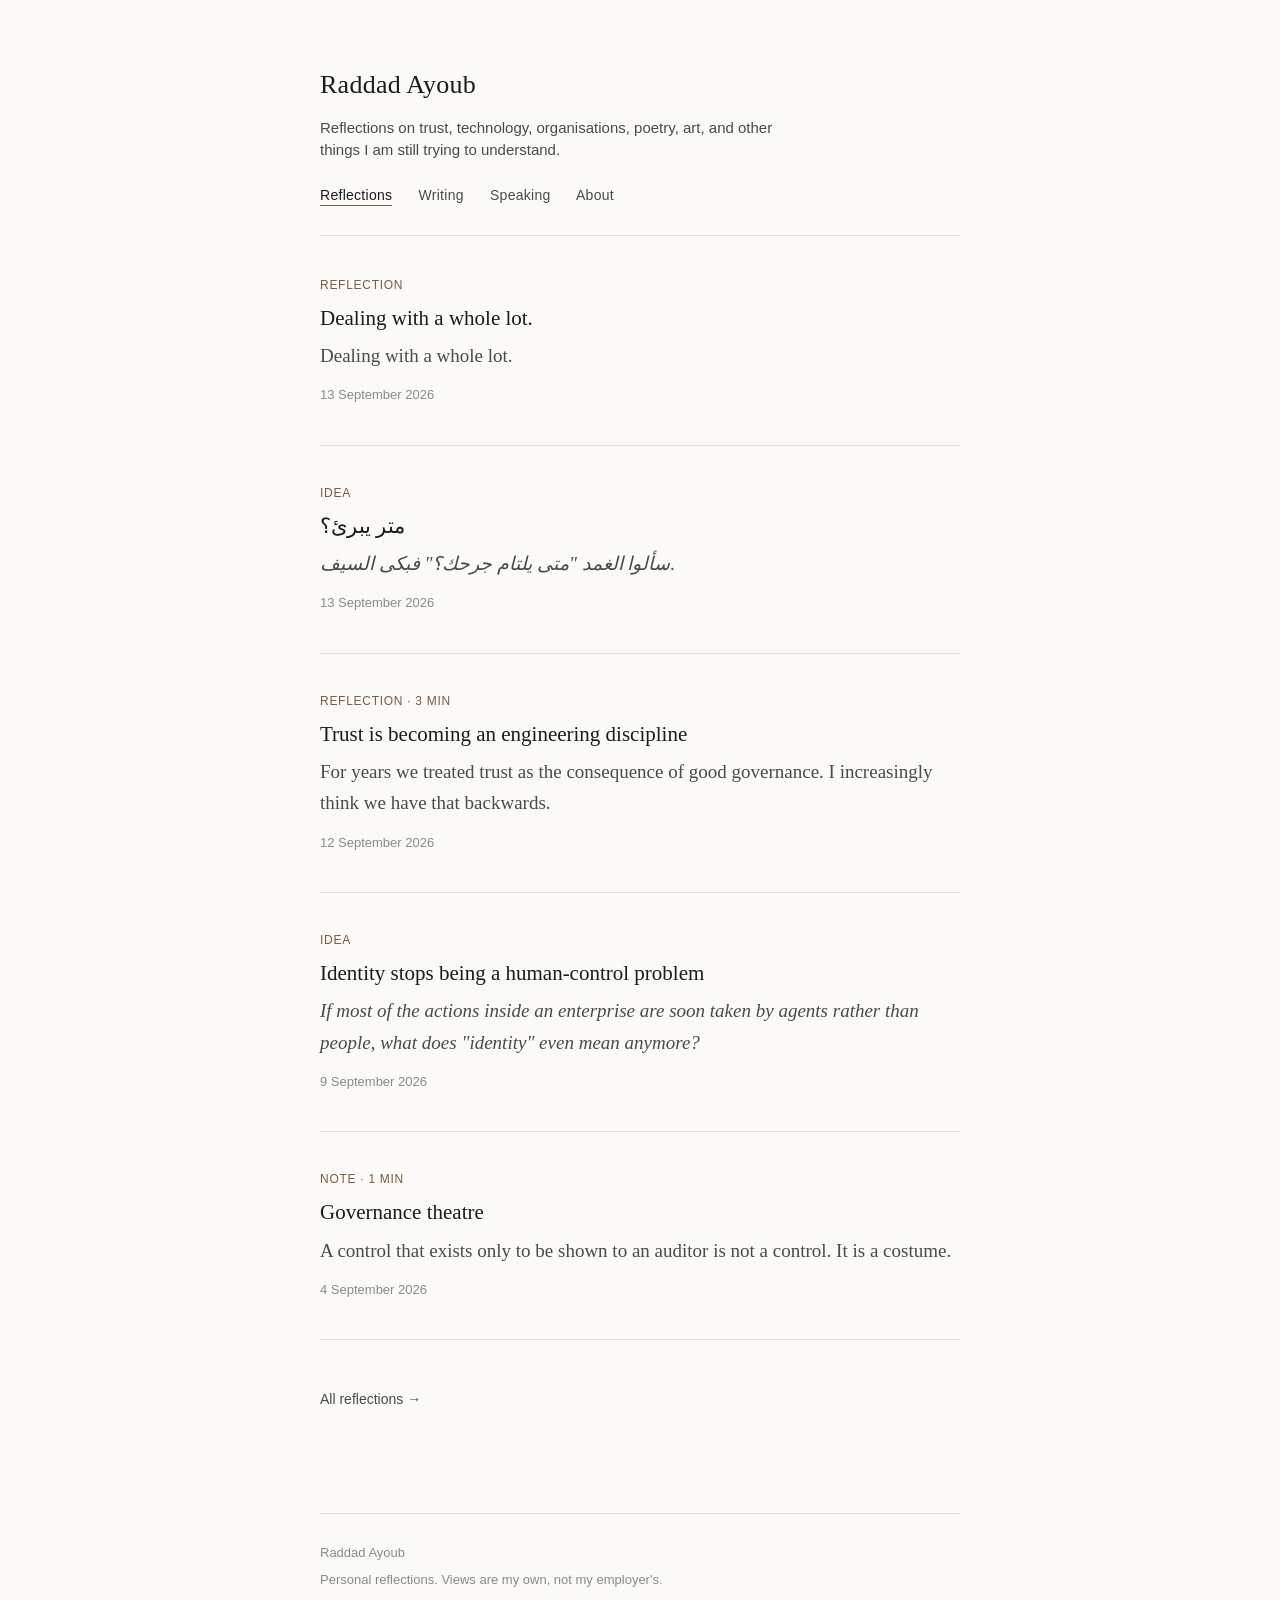
==== index.html @ 455921b2 "Update homepage: Dealing with a whole lot." ====
<!DOCTYPE html>
<html lang="en">
<head>
<meta charset="UTF-8">
<meta name="viewport" content="width=device-width, initial-scale=1.0">
<title>Raddad Ayoub</title>
<meta name="description" content="Reflections on trust, technology, organisations, poetry, art, and other things I am still trying to understand.">
<link rel="icon" href="/favicon.svg" type="image/svg+xml">
<link rel="icon" href="/favicon.ico" sizes="any">
<link rel="apple-touch-icon" href="/apple-touch-icon.png">
<link rel="canonical" href="https://owladi.com/">
<meta property="og:type" content="website">
<meta property="og:site_name" content="Raddad Ayoub">
<meta property="og:title" content="Raddad Ayoub">
<meta property="og:description" content="Reflections on trust, technology, organisations, poetry, art, and other things I am still trying to understand.">
<meta property="og:url" content="https://owladi.com/">
<meta property="og:image" content="https://owladi.com/og-image.png">
<meta name="twitter:card" content="summary_large_image">
<meta name="twitter:title" content="Raddad Ayoub">
<meta name="twitter:description" content="Reflections on trust, technology, organisations, poetry, art, and other things I am still trying to understand.">
<meta name="twitter:image" content="https://owladi.com/og-image.png">
<link rel="stylesheet" href="style.css">
</head>
<body>
<div class="wrap">

  <header class="site">
    <p class="name"><a href="/">Raddad Ayoub</a></p>
    <p class="tagline">Reflections on trust, technology, organisations, poetry, art, and other things I am still trying to understand.</p>
    <nav class="site">
      <a href="/reflections.html" class="current">Reflections</a>
      <a href="/writing.html">Writing</a>
      <a href="/speaking.html">Speaking</a>
      <a href="/about.html">About</a>
    </nav>
  </header>

  <main>
    <ul class="entry-list">

      <li class="entry-row" data-type="Reflection">
        <p class="entry-kicker">Reflection</p>
        <h2><a href="/dealing-with-a-whole-lot.html">Dealing with a whole lot.</a></h2>
        <p class="entry-dek">Dealing with a whole lot.</p>
        <p class="entry-meta">13 September 2026</p>
      </li>

      <li class="entry-row idea" data-type="Idea">
        <p class="entry-kicker">Idea</p>
        <h2><a href="/entry.html">متر يبرئ؟</a></h2>
        <p class="entry-dek">سألوا الغمد "متى يلتام جرحك؟" فبكى السيف.</p>
        <p class="entry-meta">13 September 2026</p>
      </li>

      <li class="entry-row" data-type="Reflection">
        <p class="entry-kicker">Reflection · 3 min</p>
        <h2><a href="/trust-as-an-engineering-discipline.html">Trust is becoming an engineering discipline</a></h2>
        <p class="entry-dek">For years we treated trust as the consequence of good governance. I increasingly think we have that backwards.</p>
        <p class="entry-meta">12 September 2026</p>
      </li>

      <li class="entry-row idea" data-type="Idea">
        <p class="entry-kicker">Idea</p>
        <h2><a href="/identity-for-agents.html">Identity stops being a human-control problem</a></h2>
        <p class="entry-dek">If most of the actions inside an enterprise are soon taken by agents rather than people, what does "identity" even mean anymore?</p>
        <p class="entry-meta">9 September 2026</p>
      </li>

      <li class="entry-row" data-type="Note">
        <p class="entry-kicker">Note · 1 min</p>
        <h2><a href="/governance-theatre.html">Governance theatre</a></h2>
        <p class="entry-dek">A control that exists only to be shown to an auditor is not a control. It is a costume.</p>
        <p class="entry-meta">4 September 2026</p>
      </li>

    </ul>

    <p style="margin-top:36px;"><a class="back-link" href="/reflections.html">All reflections →</a></p>
  </main>

  <footer class="site">
    <p>Raddad Ayoub</p>
    <p>Personal reflections. Views are my own, not my employer's.</p>
  </footer>

</div>
</body>
</html>
---- style.css ----
/* Owaldi — Raddad Ayoub
   Understated editorial styling: quiet typography, generous space,
   almost no chrome. The writing carries the page. */

:root {
  --ink: #1b1b1b;
  --ink-soft: #4a4a4a;
  --ink-faint: #8a8a8a;
  --rule: #e4e0d8;
  --paper: #fbfaf7;
  --accent: #7a5c3e;
  --max: 640px;
  --serif: Georgia, "Iowan Old Style", "Palatino Linotype", Palatino, "Times New Roman", serif;
  --sans: -apple-system, BlinkMacSystemFont, "Segoe UI", Helvetica, Arial, sans-serif;
}

* { box-sizing: border-box; }

html { -webkit-text-size-adjust: 100%; }

body {
  margin: 0;
  background: var(--paper);
  color: var(--ink);
  font-family: var(--serif);
  font-size: 19px;
  line-height: 1.65;
  padding: 0 24px;
}

a {
  color: var(--ink);
  text-decoration-color: var(--rule);
  text-underline-offset: 3px;
}

a:hover { text-decoration-color: var(--accent); }

.wrap {
  max-width: var(--max);
  margin: 0 auto;
}

header.site {
  padding: 64px 0 28px;
  border-bottom: 1px solid var(--rule);
  margin-bottom: 40px;
}

header.site .name {
  font-size: 26px;
  font-weight: 400;
  letter-spacing: 0.01em;
  margin: 0 0 10px;
}

header.site .name a {
  color: inherit;
  text-decoration: none;
}

header.site .tagline {
  font-family: var(--sans);
  color: var(--ink-soft);
  font-size: 15px;
  margin: 0 0 22px;
  max-width: 480px;
  line-height: 1.5;
}

nav.site {
  font-family: var(--sans);
  font-size: 14px;
  letter-spacing: 0.02em;
}

nav.site a {
  color: var(--ink-soft);
  text-decoration: none;
  margin-right: 22px;
}

nav.site a:hover,
nav.site a.current {
  color: var(--ink);
  border-bottom: 1px solid var(--accent);
  padding-bottom: 2px;
}

main {
  padding-bottom: 80px;
  min-height: 40vh;
}

footer.site {
  font-family: var(--sans);
  font-size: 13px;
  color: var(--ink-faint);
  border-top: 1px solid var(--rule);
  padding: 28px 0 64px;
}

footer.site p { margin: 0 0 6px; }

/* Reflections index */

.entry-list {
  list-style: none;
  margin: 0;
  padding: 0;
}

.entry-row {
  padding: 26px 0;
  border-bottom: 1px solid var(--rule);
}

.entry-row:first-child { padding-top: 0; }

.entry-kicker {
  font-family: var(--sans);
  font-size: 12px;
  letter-spacing: 0.06em;
  text-transform: uppercase;
  color: var(--accent);
  margin-bottom: 8px;
}

.entry-row h2 {
  font-size: 21px;
  font-weight: 400;
  margin: 0 0 8px;
  line-height: 1.35;
}

.entry-row h2 a { text-decoration: none; }

.entry-dek {
  color: var(--ink-soft);
  margin: 0 0 8px;
}

.entry-meta {
  font-family: var(--sans);
  font-size: 13px;
  color: var(--ink-faint);
}

.entry-row.idea .entry-dek {
  font-style: italic;
}

/* format filter */

.filters {
  font-family: var(--sans);
  font-size: 13px;
  color: var(--ink-faint);
  margin: -8px 0 32px;
}

.filters a {
  color: var(--ink-faint);
  text-decoration: none;
  margin-right: 16px;
}

.filters a:hover, .filters a.active {
  color: var(--ink);
  border-bottom: 1px solid var(--accent);
}

/* Single entry */

article.entry .entry-kicker { margin-bottom: 14px; }

article.entry h1 {
  font-size: 30px;
  font-weight: 400;
  line-height: 1.3;
  margin: 0 0 14px;
}

article.entry .entry-meta {
  margin-bottom: 36px;
  padding-bottom: 28px;
  border-bottom: 1px solid var(--rule);
}

article.entry p { margin: 0 0 22px; }

article.entry blockquote {
  margin: 32px 0;
  padding-left: 20px;
  border-left: 2px solid var(--accent);
  color: var(--ink-soft);
  font-style: italic;
}

.back-link {
  display: inline-block;
  font-family: var(--sans);
  font-size: 14px;
  margin-top: 12px;
  color: var(--ink-soft);
  text-decoration: none;
}

.disclosure {
  font-family: var(--sans);
  font-size: 13px;
  color: var(--ink-faint);
  margin-top: 44px;
  padding-top: 20px;
  border-top: 1px solid var(--rule);
}

/* simple pages (about etc) */

.prose h1 {
  font-size: 28px;
  font-weight: 400;
  margin-bottom: 24px;
}

@media (max-width: 480px) {
  body { font-size: 17px; }
  header.site { padding: 44px 0 24px; }
  header.site .name { font-size: 22px; }
  article.entry h1 { font-size: 25px; }
  nav.site a { margin-right: 14px; }
}
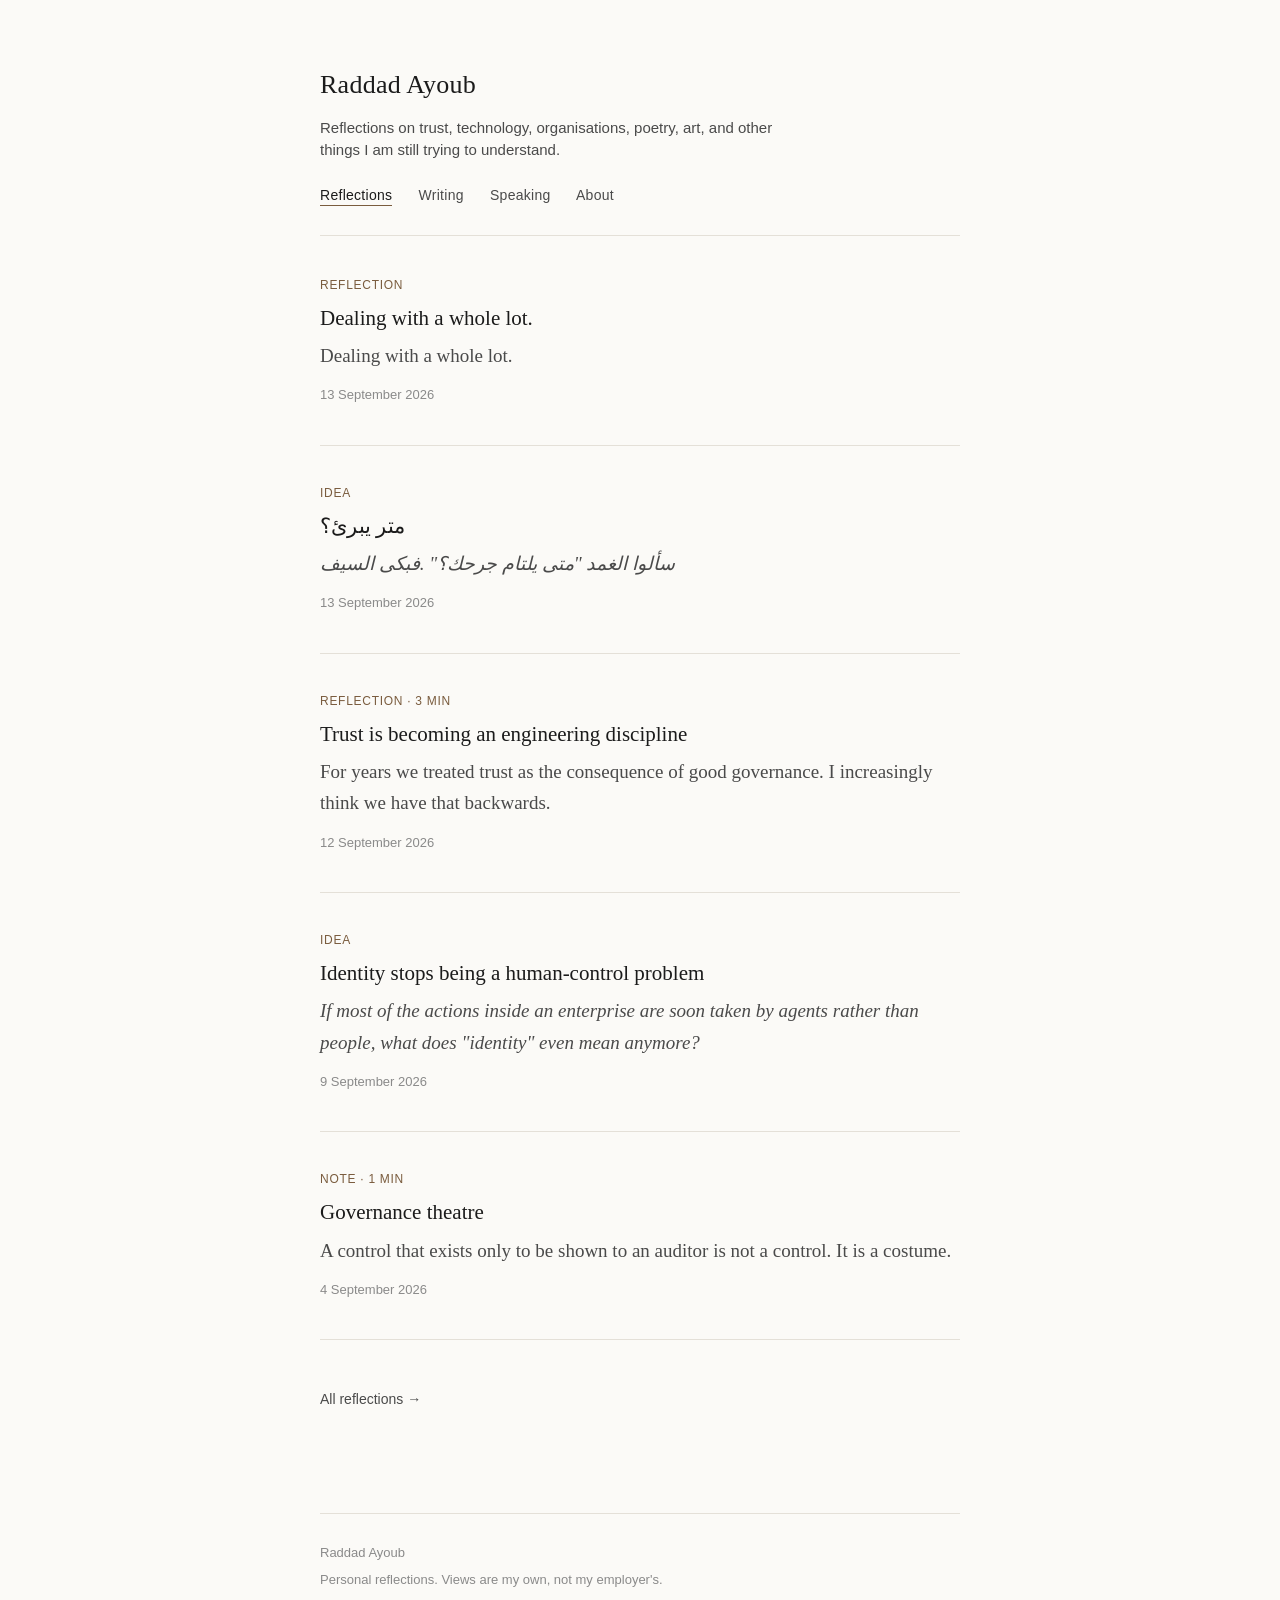
==== commit f2841d0d: "Update homepage: متر يبرئ؟" ====
--- a/index.html
+++ b/index.html
@@ -48,7 +48,8 @@
       <li class="entry-row idea" data-type="Idea">
         <p class="entry-kicker">Idea</p>
         <h2><a href="/entry.html">متر يبرئ؟</a></h2>
-        <p class="entry-dek">سألوا الغمد "متى يلتام جرحك؟" فبكى السيف.</p>
+        <p class="entry-dek">سألوا الغمد "متى يلتام جرحك؟"
+.فبكى السيف</p>
         <p class="entry-meta">13 September 2026</p>
       </li>
 
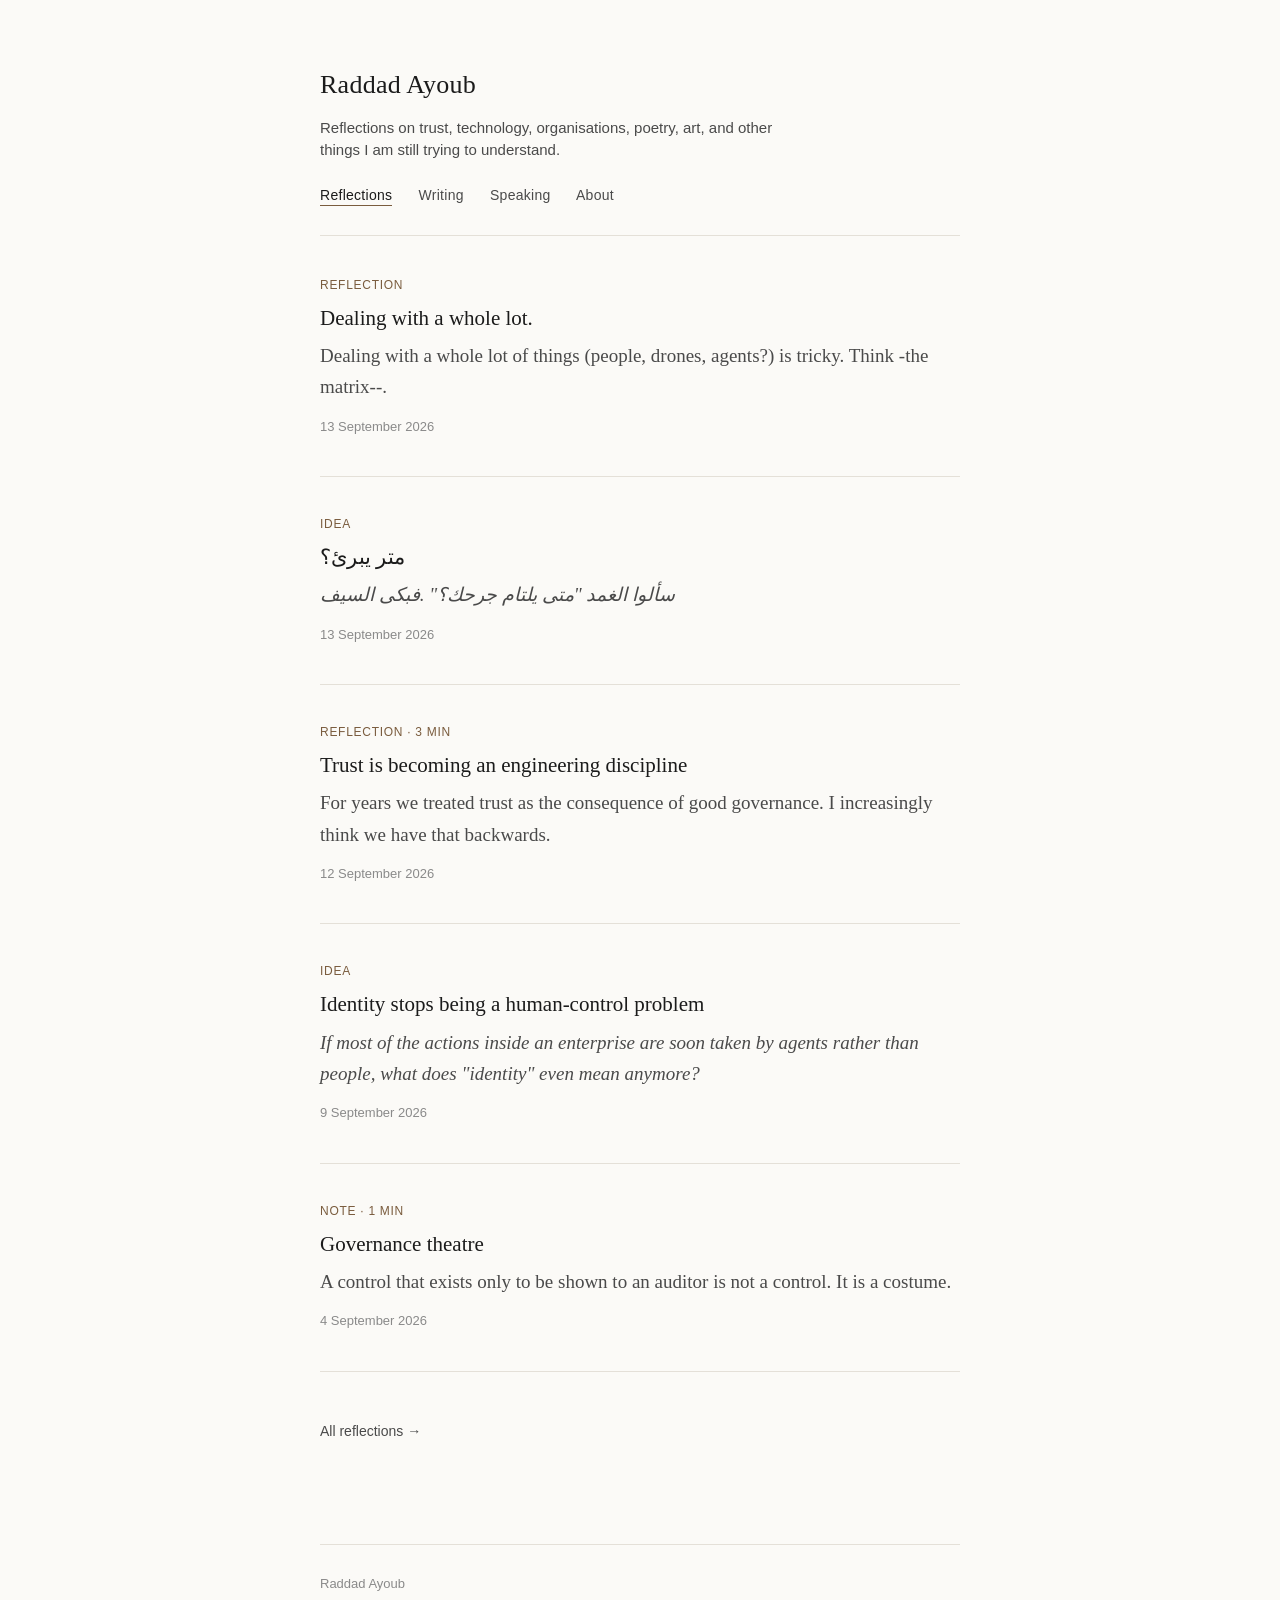
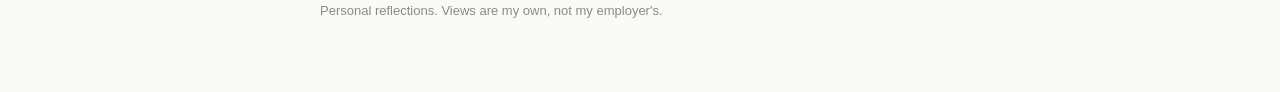
==== commit 0d5ed153: "Update homepage: Dealing with a whole lot." ====
--- a/index.html
+++ b/index.html
@@ -41,14 +41,14 @@
       <li class="entry-row" data-type="Reflection">
         <p class="entry-kicker">Reflection</p>
         <h2><a href="/dealing-with-a-whole-lot.html">Dealing with a whole lot.</a></h2>
-        <p class="entry-dek">Dealing with a whole lot.</p>
+        <p class="entry-dek">Dealing with a whole lot of things (people, drones, agents?) is tricky. Think -the matrix--.</p>
         <p class="entry-meta">13 September 2026</p>
       </li>
 
       <li class="entry-row idea" data-type="Idea">
         <p class="entry-kicker">Idea</p>
         <h2><a href="/entry.html">متر يبرئ؟</a></h2>
-        <p class="entry-dek">سألوا الغمد "متى يلتام جرحك؟"
+        <p class="entry-dek">سألوا الغمد &quot;متى يلتام جرحك؟&quot;
 .فبكى السيف</p>
         <p class="entry-meta">13 September 2026</p>
       </li>
@@ -63,7 +63,7 @@
       <li class="entry-row idea" data-type="Idea">
         <p class="entry-kicker">Idea</p>
         <h2><a href="/identity-for-agents.html">Identity stops being a human-control problem</a></h2>
-        <p class="entry-dek">If most of the actions inside an enterprise are soon taken by agents rather than people, what does "identity" even mean anymore?</p>
+        <p class="entry-dek">If most of the actions inside an enterprise are soon taken by agents rather than people, what does &quot;identity&quot; even mean anymore?</p>
         <p class="entry-meta">9 September 2026</p>
       </li>
 
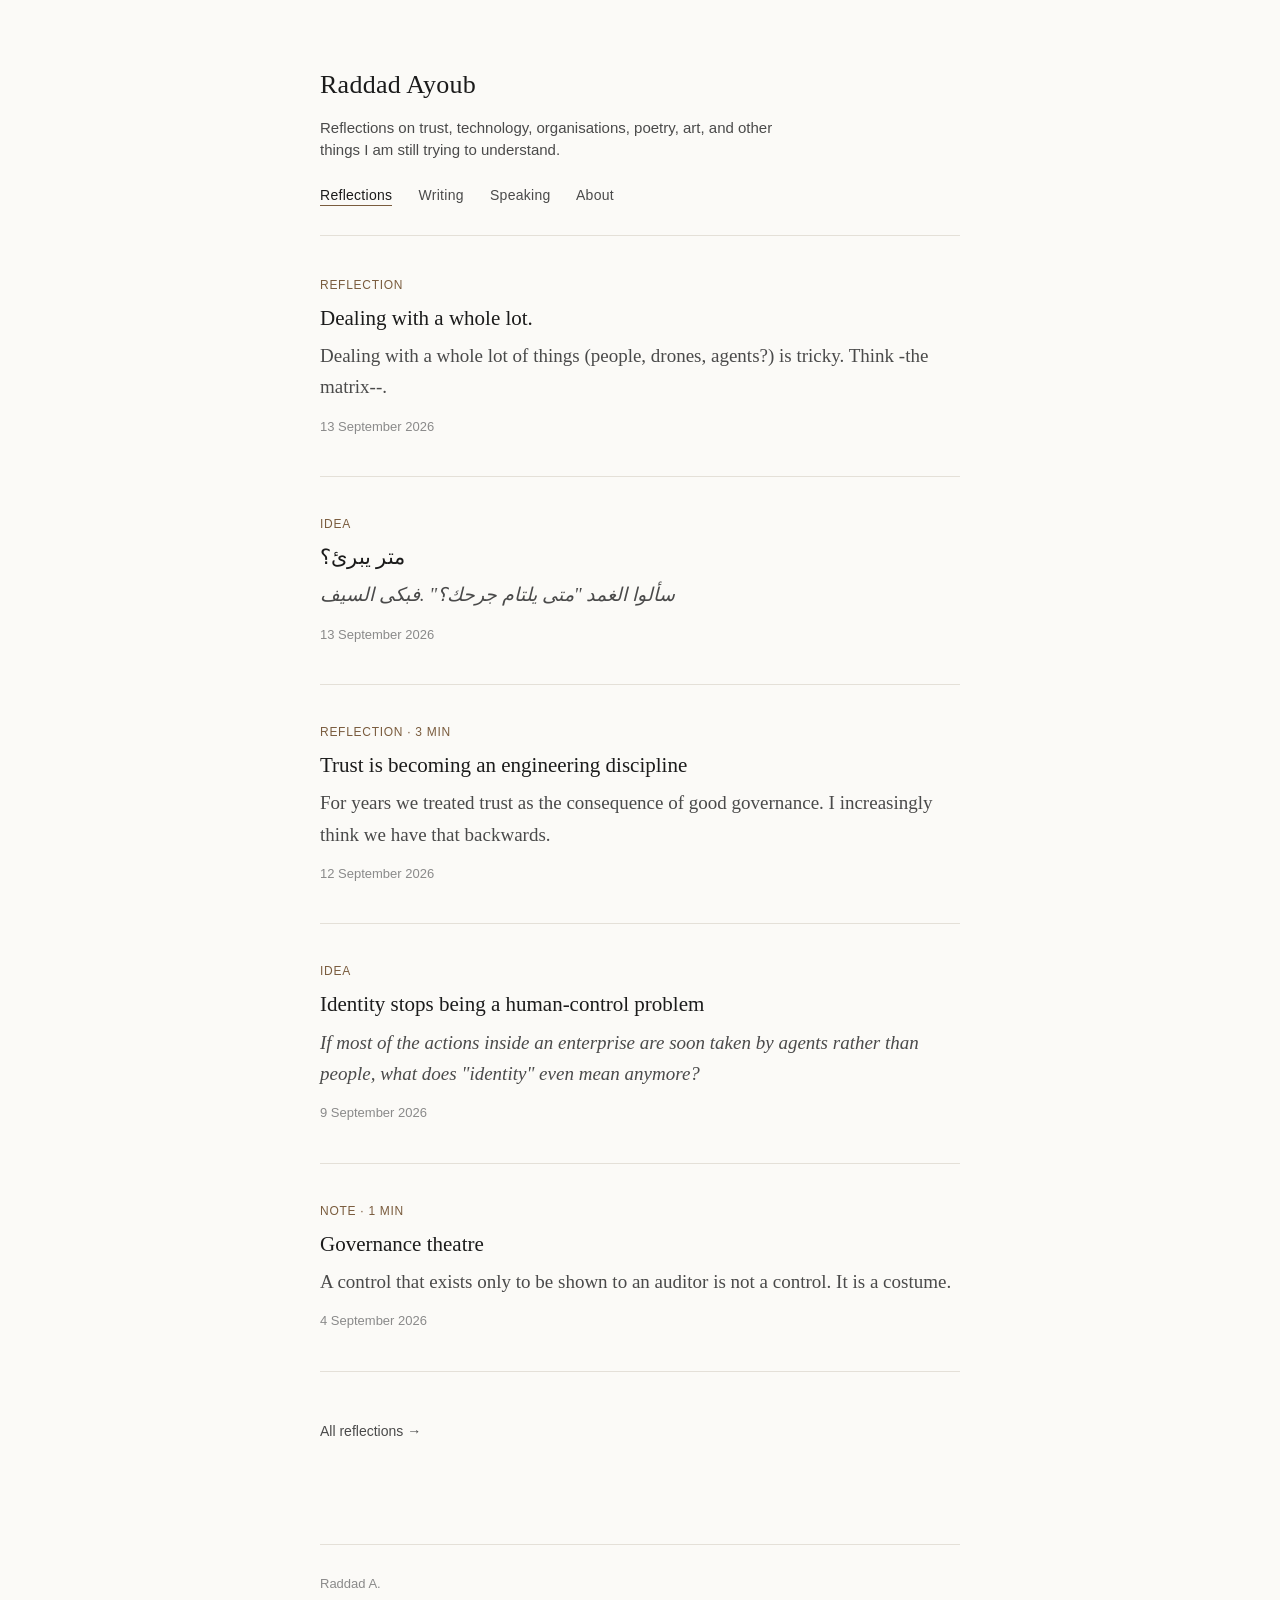
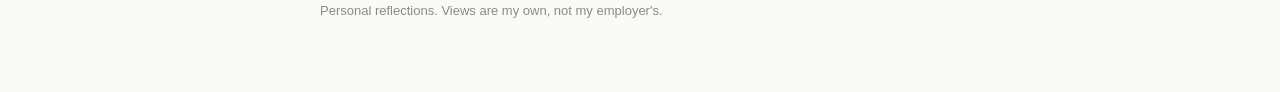
==== commit 80bb9e8c: "Update index.html" ====
--- a/index.html
+++ b/index.html
@@ -3,7 +3,7 @@
 <head>
 <meta charset="UTF-8">
 <meta name="viewport" content="width=device-width, initial-scale=1.0">
-<title>Raddad Ayoub</title>
+<title>Raddad A. </title>
 <meta name="description" content="Reflections on trust, technology, organisations, poetry, art, and other things I am still trying to understand.">
 <link rel="icon" href="/favicon.svg" type="image/svg+xml">
 <link rel="icon" href="/favicon.ico" sizes="any">
@@ -80,7 +80,7 @@
   </main>
 
   <footer class="site">
-    <p>Raddad Ayoub</p>
+    <p>Raddad A. </p>
     <p>Personal reflections. Views are my own, not my employer's.</p>
   </footer>
 
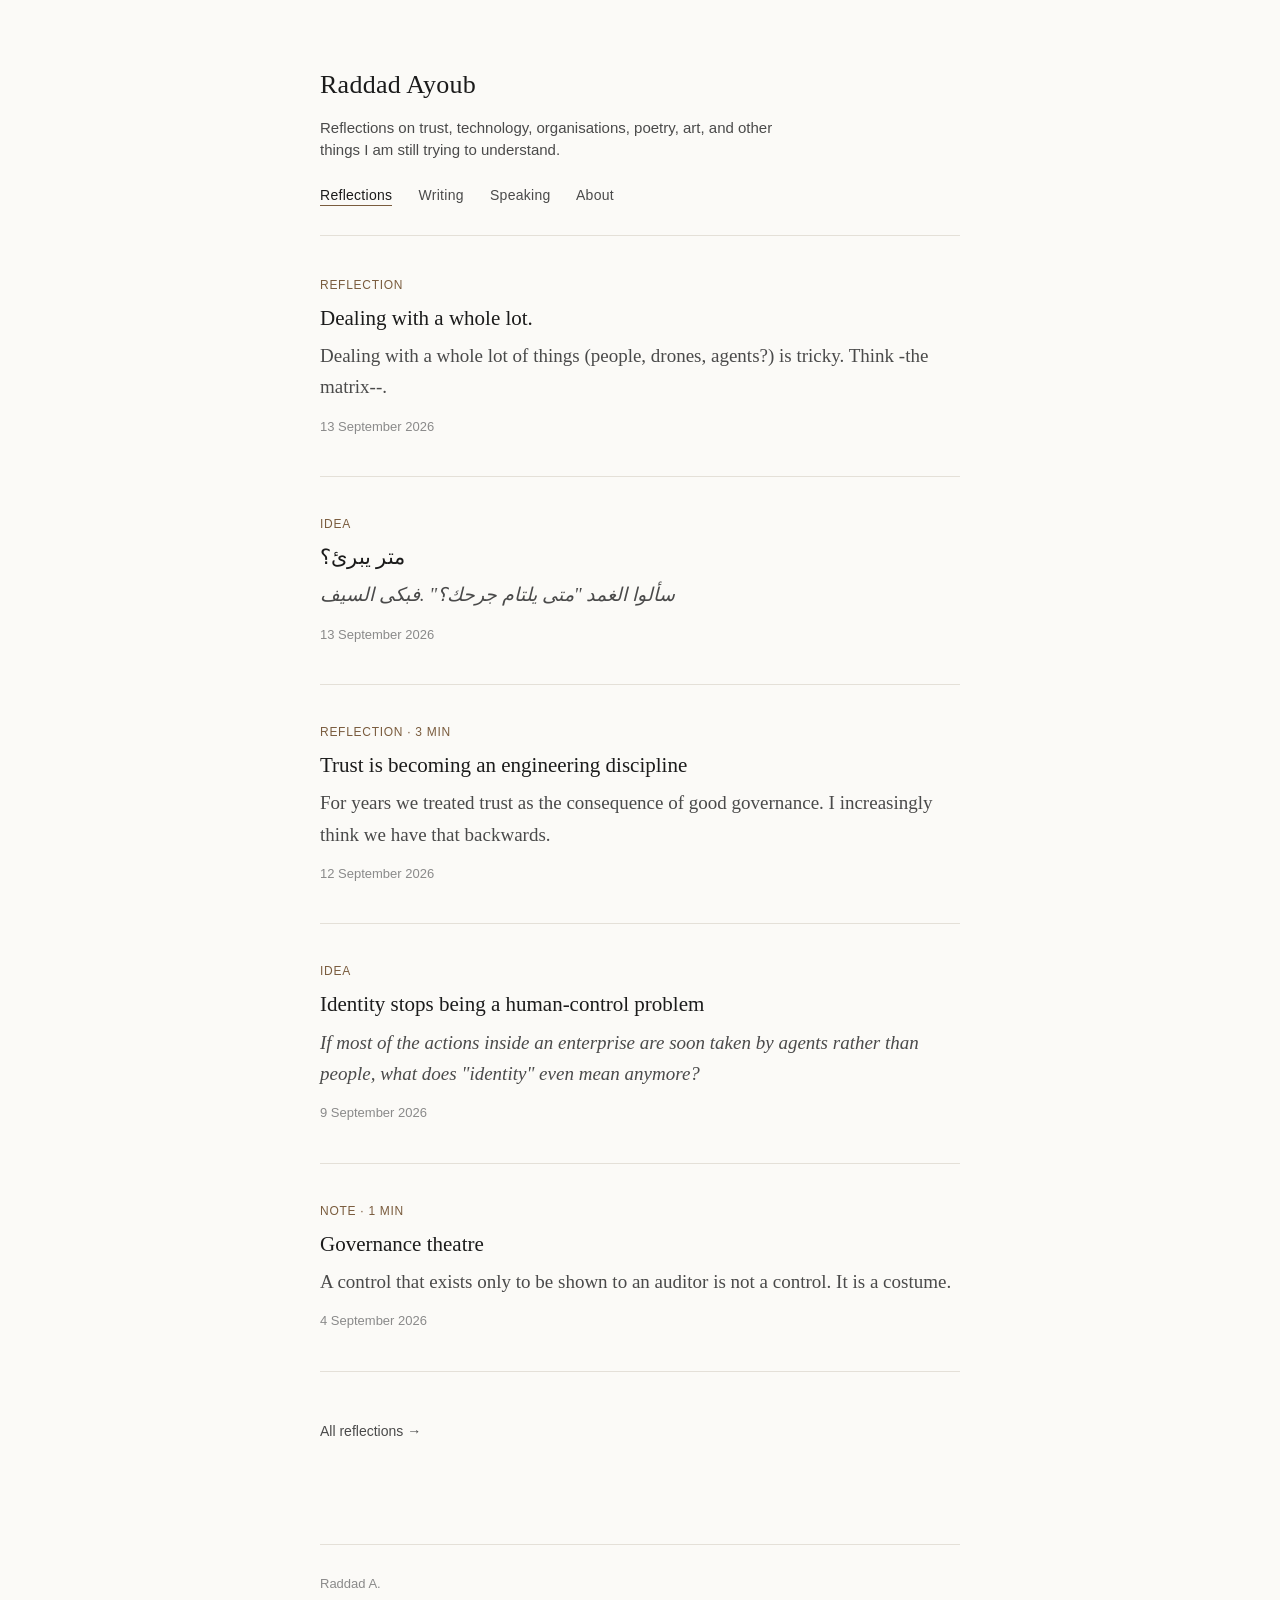
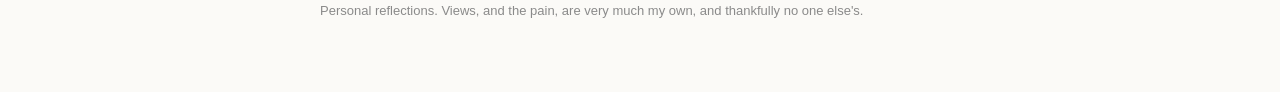
==== commit c84a965f: "Update index.html" ====
--- a/index.html
+++ b/index.html
@@ -81,7 +81,7 @@
 
   <footer class="site">
     <p>Raddad A. </p>
-    <p>Personal reflections. Views are my own, not my employer's.</p>
+    <p>Personal reflections. Views, and the pain, are very much my own, and thankfully no one else's.</p>
   </footer>
 
 </div>
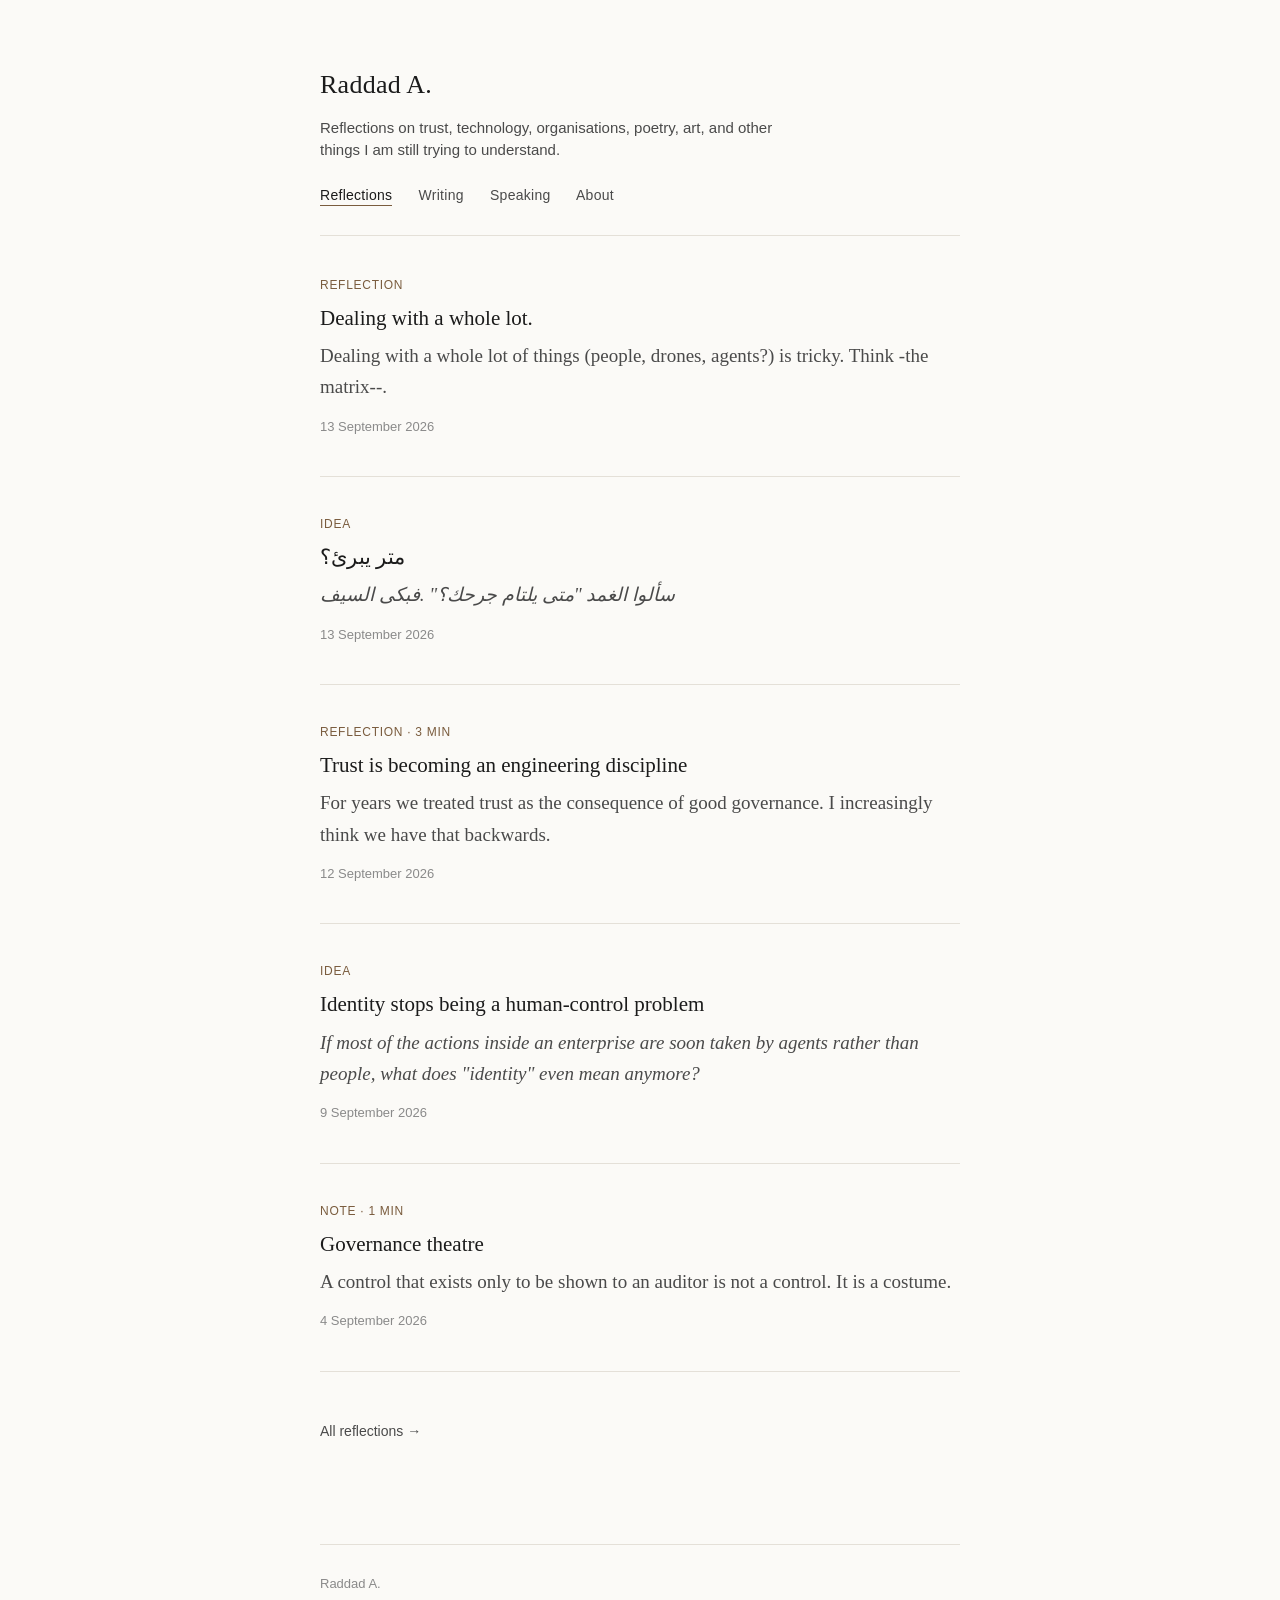
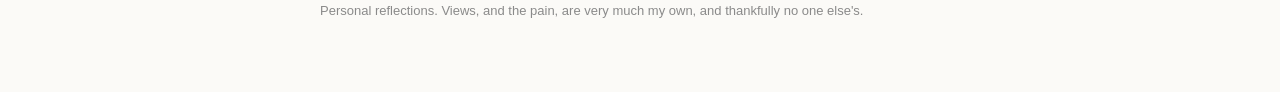
==== commit 992a126c: "Ayoub" ====
--- a/index.html
+++ b/index.html
@@ -10,13 +10,13 @@
 <link rel="apple-touch-icon" href="/apple-touch-icon.png">
 <link rel="canonical" href="https://owladi.com/">
 <meta property="og:type" content="website">
-<meta property="og:site_name" content="Raddad Ayoub">
-<meta property="og:title" content="Raddad Ayoub">
+<meta property="og:site_name" content="Raddad A.">
+<meta property="og:title" content="Raddad A.">
 <meta property="og:description" content="Reflections on trust, technology, organisations, poetry, art, and other things I am still trying to understand.">
 <meta property="og:url" content="https://owladi.com/">
 <meta property="og:image" content="https://owladi.com/og-image.png">
 <meta name="twitter:card" content="summary_large_image">
-<meta name="twitter:title" content="Raddad Ayoub">
+<meta name="twitter:title" content="Raddad A.">
 <meta name="twitter:description" content="Reflections on trust, technology, organisations, poetry, art, and other things I am still trying to understand.">
 <meta name="twitter:image" content="https://owladi.com/og-image.png">
 <link rel="stylesheet" href="style.css">
@@ -25,7 +25,7 @@
 <div class="wrap">
 
   <header class="site">
-    <p class="name"><a href="/">Raddad Ayoub</a></p>
+    <p class="name"><a href="/">Raddad A.</a></p>
     <p class="tagline">Reflections on trust, technology, organisations, poetry, art, and other things I am still trying to understand.</p>
     <nav class="site">
       <a href="/reflections.html" class="current">Reflections</a>
--- a/style.css
+++ b/style.css
@@ -1,4 +1,4 @@
-/* Owaldi — Raddad Ayoub
+/* Owaldi — Raddad A.
    Understated editorial styling: quiet typography, generous space,
    almost no chrome. The writing carries the page. */
 
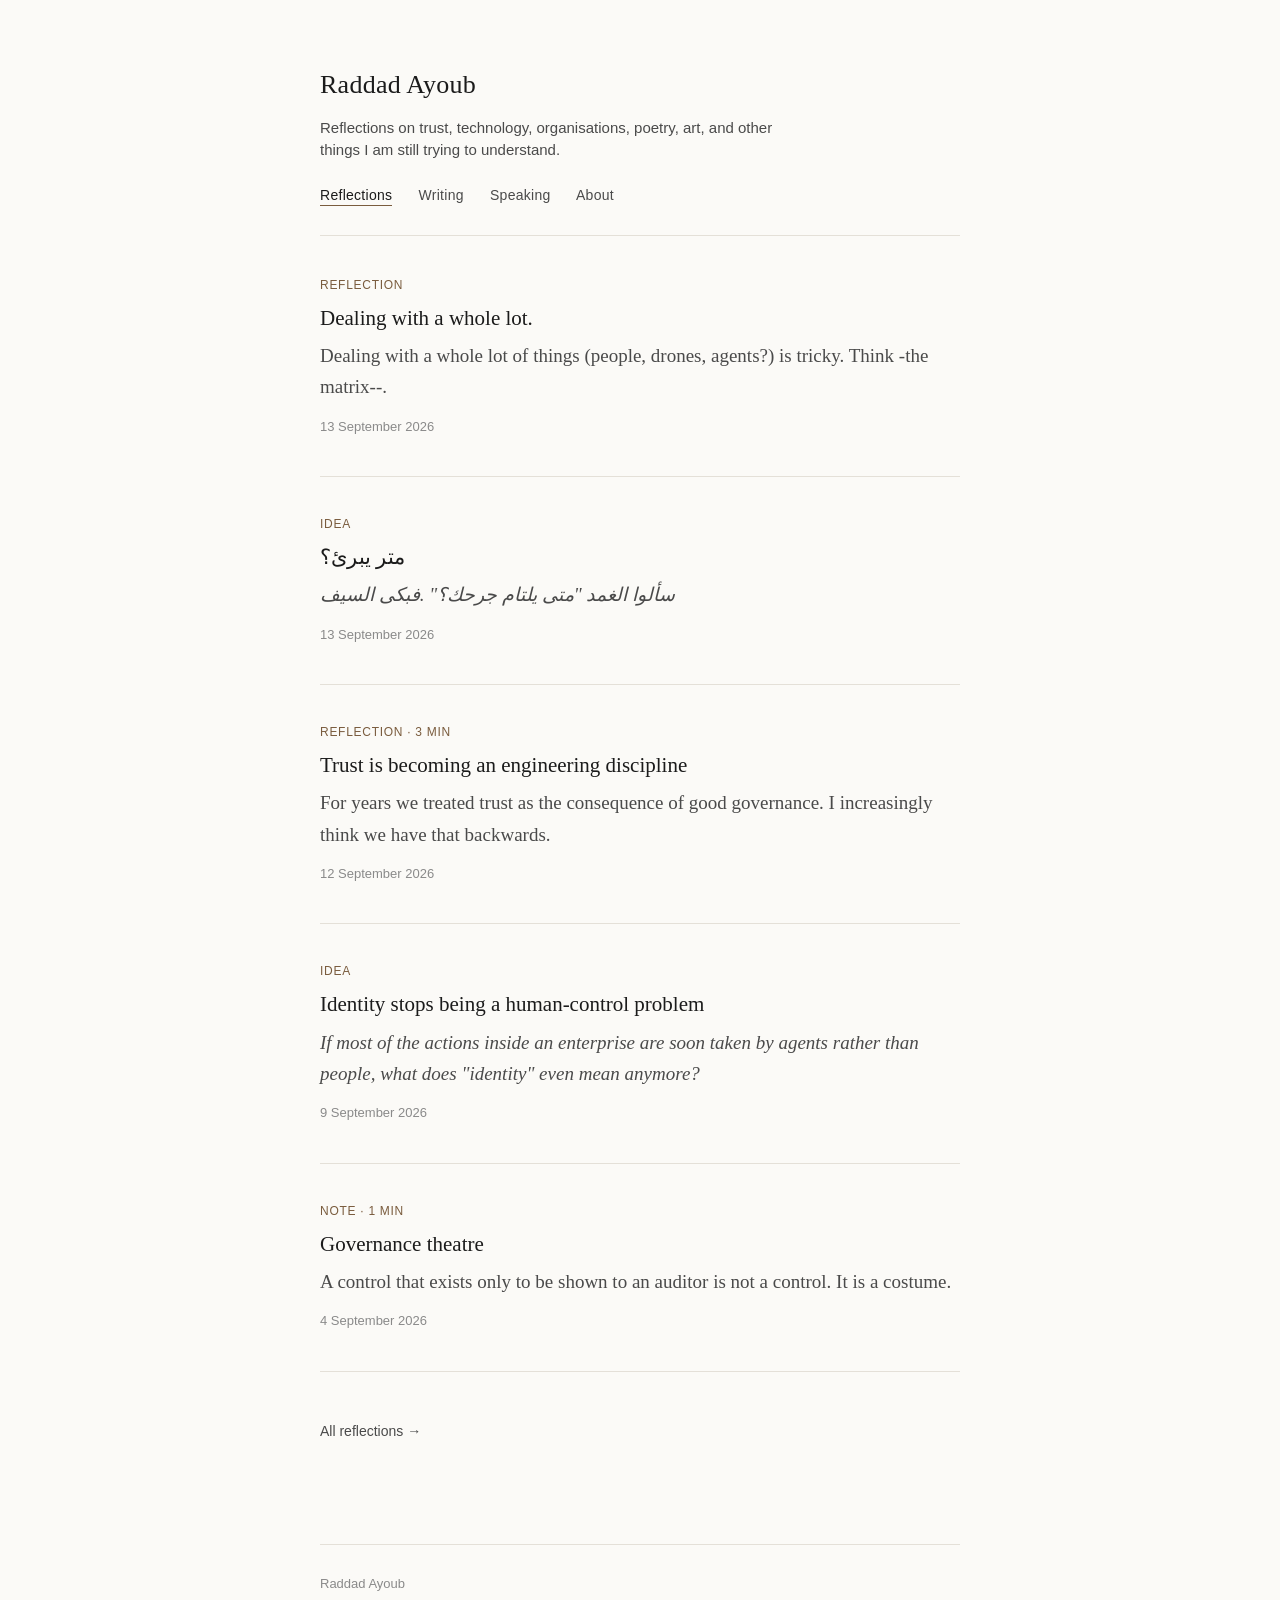
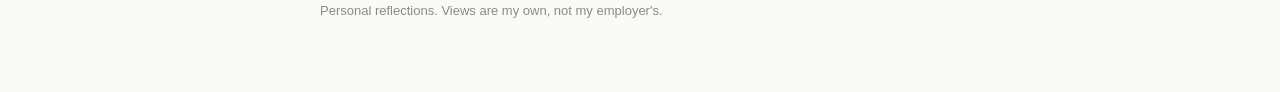
==== commit 84d40c8a: "Update homepage: Identity stops being a human-control problem" ====
--- a/index.html
+++ b/index.html
@@ -3,20 +3,20 @@
 <head>
 <meta charset="UTF-8">
 <meta name="viewport" content="width=device-width, initial-scale=1.0">
-<title>Raddad A. </title>
+<title>Raddad Ayoub</title>
 <meta name="description" content="Reflections on trust, technology, organisations, poetry, art, and other things I am still trying to understand.">
 <link rel="icon" href="/favicon.svg" type="image/svg+xml">
 <link rel="icon" href="/favicon.ico" sizes="any">
 <link rel="apple-touch-icon" href="/apple-touch-icon.png">
 <link rel="canonical" href="https://owladi.com/">
 <meta property="og:type" content="website">
-<meta property="og:site_name" content="Raddad A.">
-<meta property="og:title" content="Raddad A.">
+<meta property="og:site_name" content="Raddad Ayoub">
+<meta property="og:title" content="Raddad Ayoub">
 <meta property="og:description" content="Reflections on trust, technology, organisations, poetry, art, and other things I am still trying to understand.">
 <meta property="og:url" content="https://owladi.com/">
 <meta property="og:image" content="https://owladi.com/og-image.png">
 <meta name="twitter:card" content="summary_large_image">
-<meta name="twitter:title" content="Raddad A.">
+<meta name="twitter:title" content="Raddad Ayoub">
 <meta name="twitter:description" content="Reflections on trust, technology, organisations, poetry, art, and other things I am still trying to understand.">
 <meta name="twitter:image" content="https://owladi.com/og-image.png">
 <link rel="stylesheet" href="style.css">
@@ -25,7 +25,7 @@
 <div class="wrap">
 
   <header class="site">
-    <p class="name"><a href="/">Raddad A.</a></p>
+    <p class="name"><a href="/">Raddad Ayoub</a></p>
     <p class="tagline">Reflections on trust, technology, organisations, poetry, art, and other things I am still trying to understand.</p>
     <nav class="site">
       <a href="/reflections.html" class="current">Reflections</a>
@@ -80,8 +80,8 @@
   </main>
 
   <footer class="site">
-    <p>Raddad A. </p>
-    <p>Personal reflections. Views, and the pain, are very much my own, and thankfully no one else's.</p>
+    <p>Raddad Ayoub</p>
+    <p>Personal reflections. Views are my own, not my employer's.</p>
   </footer>
 
 </div>
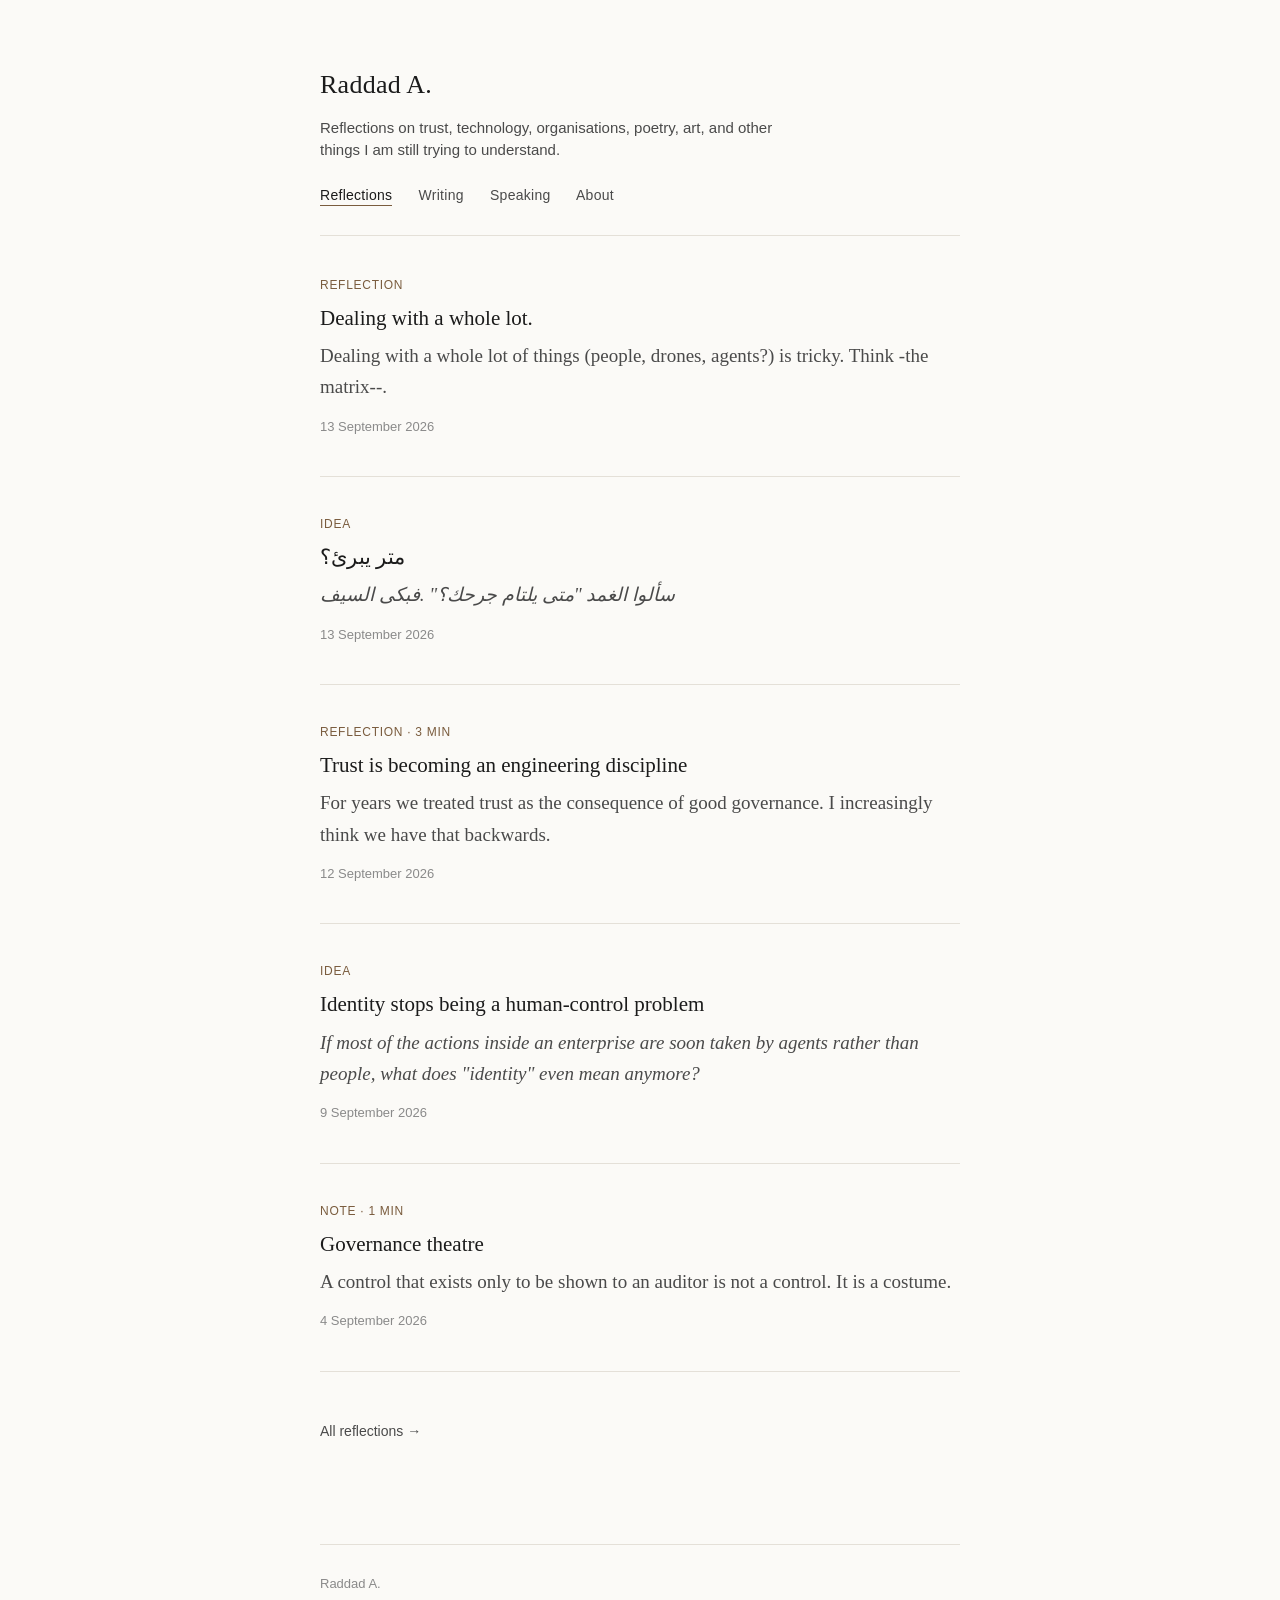
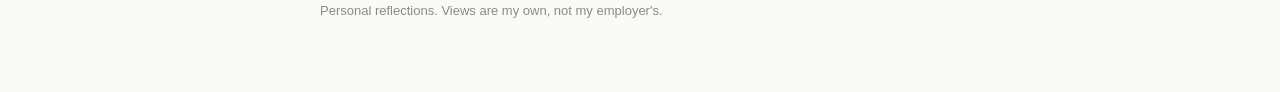
==== commit c5f62873: "Update homepage: Dealing with a whole lot." ====
--- a/index.html
+++ b/index.html
@@ -3,20 +3,20 @@
 <head>
 <meta charset="UTF-8">
 <meta name="viewport" content="width=device-width, initial-scale=1.0">
-<title>Raddad Ayoub</title>
+<title>Raddad A.</title>
 <meta name="description" content="Reflections on trust, technology, organisations, poetry, art, and other things I am still trying to understand.">
 <link rel="icon" href="/favicon.svg" type="image/svg+xml">
 <link rel="icon" href="/favicon.ico" sizes="any">
 <link rel="apple-touch-icon" href="/apple-touch-icon.png">
 <link rel="canonical" href="https://owladi.com/">
 <meta property="og:type" content="website">
-<meta property="og:site_name" content="Raddad Ayoub">
-<meta property="og:title" content="Raddad Ayoub">
+<meta property="og:site_name" content="Raddad A.">
+<meta property="og:title" content="Raddad A.">
 <meta property="og:description" content="Reflections on trust, technology, organisations, poetry, art, and other things I am still trying to understand.">
 <meta property="og:url" content="https://owladi.com/">
 <meta property="og:image" content="https://owladi.com/og-image.png">
 <meta name="twitter:card" content="summary_large_image">
-<meta name="twitter:title" content="Raddad Ayoub">
+<meta name="twitter:title" content="Raddad A.">
 <meta name="twitter:description" content="Reflections on trust, technology, organisations, poetry, art, and other things I am still trying to understand.">
 <meta name="twitter:image" content="https://owladi.com/og-image.png">
 <link rel="stylesheet" href="style.css">
@@ -25,7 +25,7 @@
 <div class="wrap">
 
   <header class="site">
-    <p class="name"><a href="/">Raddad Ayoub</a></p>
+    <p class="name"><a href="/">Raddad A.</a></p>
     <p class="tagline">Reflections on trust, technology, organisations, poetry, art, and other things I am still trying to understand.</p>
     <nav class="site">
       <a href="/reflections.html" class="current">Reflections</a>
@@ -80,7 +80,7 @@
   </main>
 
   <footer class="site">
-    <p>Raddad Ayoub</p>
+    <p>Raddad A.</p>
     <p>Personal reflections. Views are my own, not my employer's.</p>
   </footer>
 
